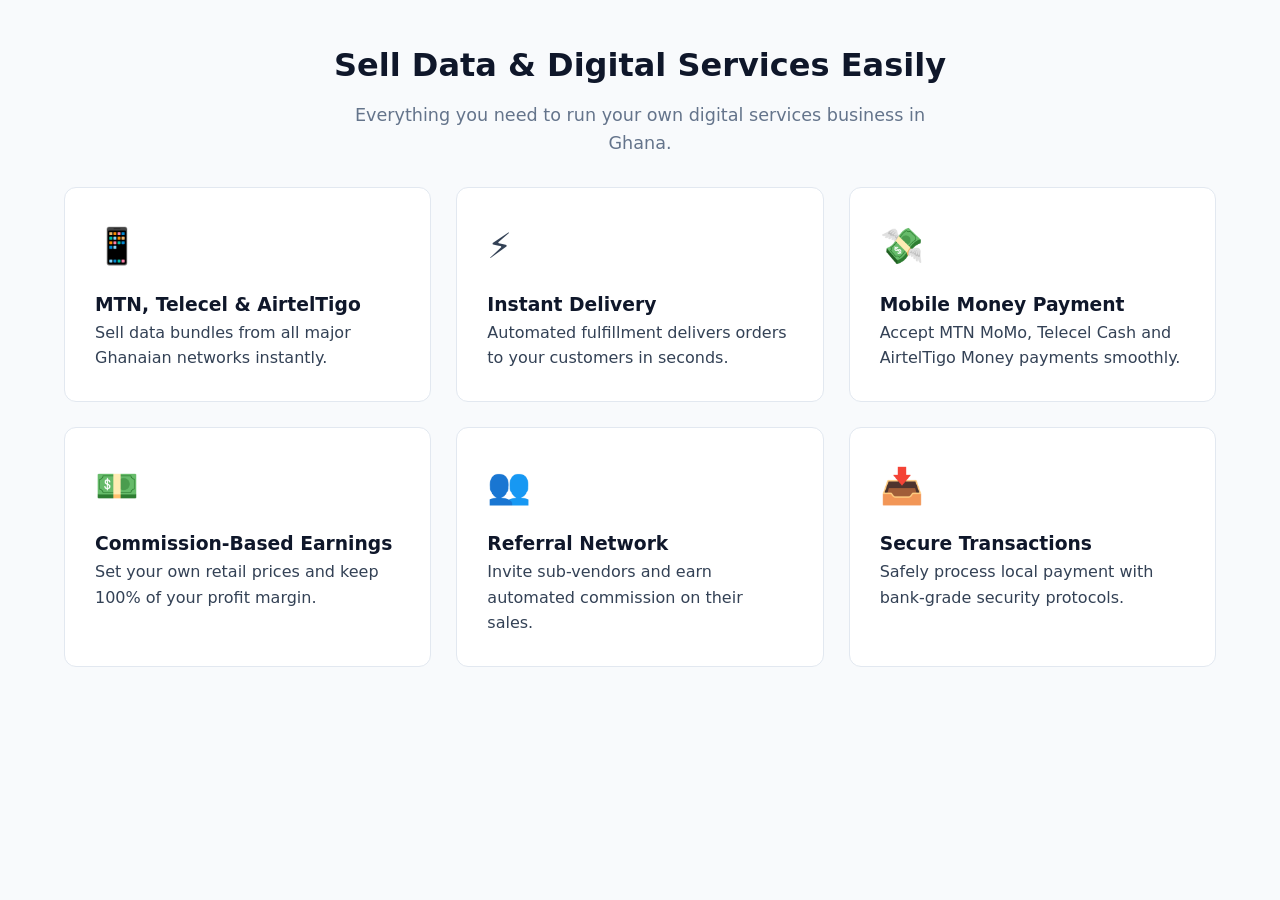
==== features.html @ 289d9740 "first commit" ====
<!DOCTYPE html>
<html lang="en">
<head>
    <meta charset="UTF-8">
    <meta name="viewport" content="width=device-width, initial-scale=1.0">
    <title>DataConnect GH</title>
    <link rel="stylesheet" href="style.css">
</head>
<body>
    <!--DETAILED SERVICES & FEATURES-->
    <section class="features-section container">
        <h2>Sell Data & Digital Services Easily</h2>

        <p class="section-subtitle">
            Everything you need to run your own digital
             services business in Ghana.
        </p>

        <div class="features-grid">
            <article class="feature-card">
                <div class="icon-box" aria-hidden="true">&#128241;</div>
                <h3>MTN, Telecel & AirtelTigo</h3>
                <p>Sell data bundles from all major Ghanaian networks instantly.</p>
            </article>

            <article class="feature-card">
                <div class="icon-box" aria-hidden="true">&#9889;</div>
                <h3>Instant Delivery</h3>
                <p>
                    Automated fulfillment delivers orders to your customers in seconds.
                </p>
            </article>

            <article class="feature-card">
                <div class="icon-box" aria-hidden="true">&#128184;</div>
                <h3>Mobile Money Payment</h3>
                <p>Accept MTN MoMo, Telecel Cash and AirtelTigo Money payments smoothly.</p>
            </article>

            <article class="feature-card">
                <div class="icon-box" aria-hidden="true">&#128181;</div>
                <h3>Commission-Based Earnings</h3>
                <p>Set your own retail prices and keep 100% of your profit margin. </p>
            </article>

            <article class="feature-card">
                <div class="icon-box" aria-hidden="true">&#128101;</div>
                <h3>Referral Network</h3>
                <p>Invite sub-vendors and earn automated commission on their sales.</p>
            </article>

            <article class="feature-card">
                <div class="icon-box" aria-hidden="true">&#128229;</div>
                <h3>Secure Transactions</h3>
                <p>Safely process local payment with bank-grade security protocols.</p>
            </article>
        </div>
    </section>




</body>
</html>
---- style.css ----
/* 1. COLOR PALETTE & DESIGN TOYS (CSS VARIABLES) */
:root {
    --primary-color: #2563eb;    
    --primary-hover: #1d4ed8;      
    --secondary-color: #0f172a;    
    --accent-color: #f59e0b;      
    --bg-light: #f8fafc;           
    --card-bg: #ffffff;            
    --text-main: #334155;     
    --text-muted: #64748b;         
    --border-color: #e2e8f0;       
    --radius: 12px;                
    --transition: all 0.3s ease;   
}

/* 2. GLOBAL RESET & BASE STYLES */
* {
    margin: 0;
    padding: 0;
    box-sizing: border-box;
}

body {
    font-family: system-ui, -apple-system, BlinkMacSystemFont, 'Segoe UI', Roboto, sans-serif;
    line-height: 1.6;
    color: var(--text-main);
    background-color: var(--bg-light);
}

.container {
    width: 90%;
    max-width: 1200px;
    margin: 0 auto;
    padding: 40px 0;
}

/* Universal Heading & Subtitle styles */
h1, h2, h3, h4 {
    color: var(--secondary-color);
    font-weight: 700;
}

h2 {
    font-size: 2rem;
    text-align: center;
    margin-bottom: 10px;
}

.section-subtitle {
    text-align: center;
    color: var(--text-muted);
    font-size: 1.1rem;
    max-width: 600px;
    margin: 0 auto 30px auto;
}

/* Screen reader accessibility class */
.sr-only {
    position: absolute;
    width: 1px;
    height: 1px;
    padding: 0;
    margin: -1px;
    overflow: hidden;
    clip: rect(0, 0, 0, 0);
    border: 0;
}

/* 3. NAVIGATION BAR */
.main-header {
    background-color: #ffffff;
    border-bottom: 1px solid var(--border-color);
    position: sticky;
    top: 0;
    z-index: 100;
}

.nav-bar {
    display: flex;
    justify-content: space-between;
    align-items: center;
    padding: 15px 0;
}

.brand-logo {
    font-size: 1.5rem;
    font-weight: 800;
    color: var(--primary-color);
    text-decoration: none;
}

/* Buttons */
.btn {
    display: inline-block;
    padding: 12px 24px;
    border-radius: var(--radius);
    text-decoration: none;
    font-weight: 600;
    transition: var(--transition);
    text-align: center;
}

.btn-primary {
    background-color: var(--primary-color);
    color: #ffffff;
}

.btn-primary:hover {
    background-color: var(--primary-hover);
    transform: translateY(-2px);
}

.btn-secondary {
    display: inline-block;
    padding: 12px 24px;
    background-color: transparent;
    color: var(--secondary-color);
    border: 2px solid var(--border-color);
    border-radius: var(--radius);
    text-decoration: none;
    font-weight: 600;
    transition: var(--transition);
}

.btn-secondary:hover {
    border-color: var(--secondary-color);
}

/* 4. HERO SECTION */
.hero-section {
    text-align: center;
    padding: 60px 0 40px 0;
}

.badge {
    display: inline-block;
    background-color: #e0e7ff;
    color: var(--primary-color);
    padding: 6px 16px;
    border-radius: 50px;
    font-size: 0.9rem;
    font-weight: 600;
    margin-bottom: 20px;
}

.badge span {
    color: var(--accent-color);
}

.hero-title {
    font-size: 2.8rem;
    line-height: 1.2;
    margin-bottom: 20px;
}

.hero-title .highlight {
    color: var(--primary-color);
}

.hero-description {
    font-size: 1.2rem;
    color: var(--text-muted);
    max-width: 650px;
    margin: 0 auto 30px auto;
}

.hero-buttons {
    display: flex;
    gap: 15px;
    justify-content: center;
    flex-wrap: wrap;
    margin-bottom: 40px;
}

.quick-features {
    display: flex;
    justify-content: center;
    gap: 25px;
    list-style: none;
    flex-wrap: wrap;
}

.quick-features li {
    font-size: 0.95rem;
    color: var(--text-main);
    font-weight: 500;
}

.check-icon {
    color: #10b981;
    margin-right: 5px;
}

/* 5. NETWORK CAROUSEL / SLIDER */
.networks-section {
    background-color: #ffffff;
    padding: 30px 0;
    border-top: 1px solid var(--border-color);
    border-bottom: 1px solid var(--border-color);
}

.network-slider {
    display: flex;
    justify-content: center;
    align-items: center;
    gap: 40px;
    flex-wrap: wrap;
}

.network-card img {
    height: 45px;
    width: auto;
    filter: grayscale(20%);
    transition: var(--transition);
}

.network-card img:hover {
    filter: grayscale(0%);
    transform: scale(1.1);
}

/* 6. GRIDS & CARDS */
.service-grid, 
.features-grid, 
.earning-grid,
.tiers-grid, 
.trust-grid {
    display: grid;
    grid-template-columns: repeat(auto-fit, minmax(280px, 1fr));
    gap: 25px;
    margin-top: 20px;
}

.service-card, .feature-card, .info-box, .tier-card, .trust-card {
    background-color: var(--card-bg);
    padding: 30px;
    border-radius: var(--radius);
    border: 1px solid var(--border-color);
    transition: var(--transition);
}

/* Fixed Hover Effect (-6px transform instead of -50px) */
.service-card:hover, .feature-card:hover, .info-box:hover, .tier-card:hover, .trust-card:hover {
    transform: translateY(-6px);
    box-shadow: 0 10px 25px rgba(0, 0, 0, 0.08);
}

.icon-box, .box-icon, .icon {
    font-size: 2.2rem;
    margin-bottom: 15px;
}

.tier-card h4, .info-box h4, .trust-card h4 {
    font-size: 1.25rem;
    margin-bottom: 10px;
}

.tier-list, .benefits-list {
    list-style: none;
    margin-top: 15px;
}

.tier-list li, .benefits-list li {
    margin-bottom: 8px;
    font-size: 0.95rem;
    color: var(--text-muted);
}

.benefits-list {
    max-width: 500px;
    margin: 0 auto 25px auto;
}

.btn-link {
    display: block;
    text-align: center;
    color: var(--primary-color);
    font-weight: 700;
    text-decoration: none;
    margin-bottom: 30px;
}

/* 7. WHY CHOOSE US & CALL TO ACTION (CTA) */
.reason-grid {
    list-style: none;
    display: grid;
    grid-template-columns: repeat(auto-fit, minmax(220px, 1fr));
    gap: 15px;
    max-width: 800px;
    margin: 30px auto;
}

.reason-grid li {
    background-color: #ffffff;
    padding: 12px 20px;
    border-radius: 8px;
    border: 1px solid var(--border-color);
    font-weight: 500;
}

.cta-box {
    background-color: var(--secondary-color);
    color: #ffffff;
    padding: 50px 30px;
    border-radius: var(--radius);
    text-align: center;
    margin-top: 40px;
}

.cta-box h3 {
    color: #ffffff;
    font-size: 2rem;
    margin-bottom: 10px;
}

.cta-box p {
    color: #94a3b8;
    margin-bottom: 25px;
}

.cta-note {
    display: block;
    margin-top: 15px;
    font-size: 0.85rem;
    color: #94a3b8;
}

/* 8. FOOTER */ 
.main-footer {
    background-color: #ffffff;
    border-top: 1px solid var(--border-color);
    padding-top: 40px;
}

.footer-cta {
    text-align: center;
    margin-bottom: 40px;
}

.footer-divider {
    border: 0;
    height: 1px;
    background-color: var(--border-color);
    margin: 30px 0;
}

.footer-links-wrapper {
    display: flex;
    justify-content: space-between;
    align-items: center;
    flex-wrap: wrap;
    gap: 20px;
}

.footer-nav {
    display: flex;
    gap: 20px;
}

.footer-nav a {
    color: var(--text-muted);
    text-decoration: none;
    transition: var(--transition);
}

.footer-nav a:hover {
    color: var(--primary-color);
}

.copyright {
    text-align: center;
    color: var(--text-muted);
    font-size: 0.85rem;
    margin-top: 30px;
    padding-bottom: 20px;
}

/* 9. RESPONSIVE DESIGN FOR MOBILE & TABLETS */
@media (max-width: 768px) {
    .nav-bar {
        flex-direction: column;
        gap: 15px;
    }

    .nav-links {
        display: flex;
        flex-wrap: wrap;
        justify-content: center;
        gap: 10px;
    }

    .hero-title {
        font-size: 2rem;
    }

    .hero-description {
        font-size: 1rem;
    }

    .footer-links-wrapper {
        flex-direction: column;
        text-align: center;
    }
}
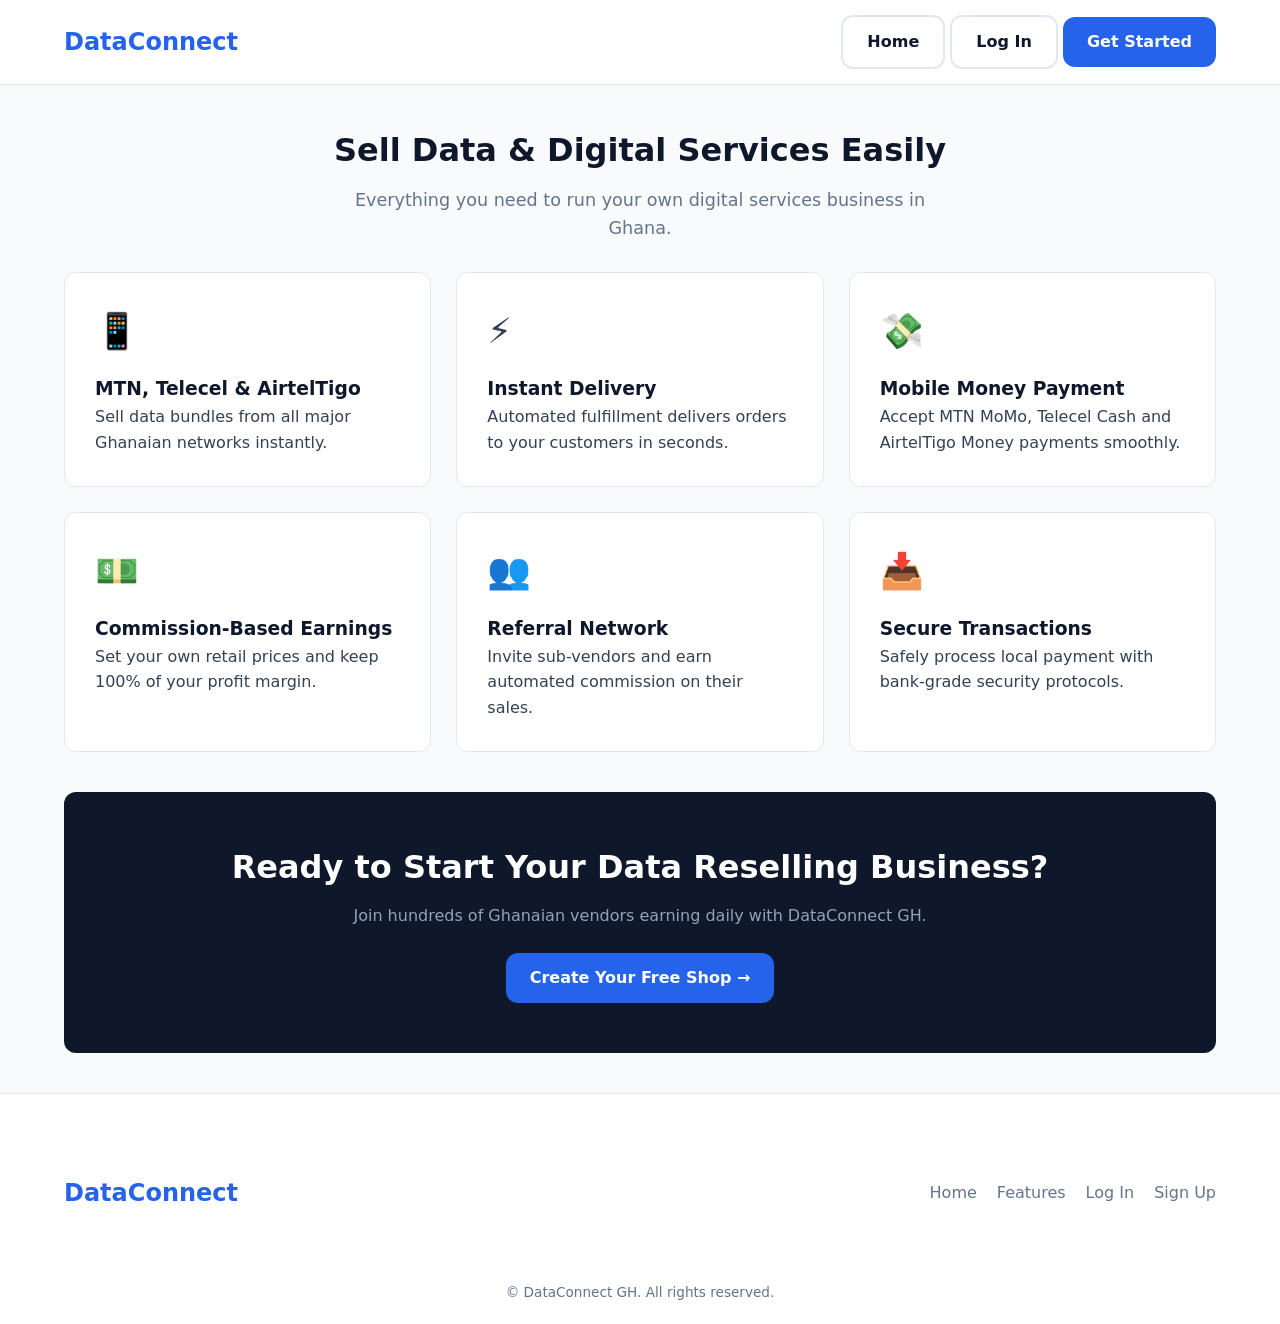
==== commit bb00d71b: "modified:" ====
--- a/features.html
+++ b/features.html
@@ -3,62 +3,94 @@
 <head>
     <meta charset="UTF-8">
     <meta name="viewport" content="width=device-width, initial-scale=1.0">
-    <title>DataConnect GH</title>
+    <meta name="description" content="Explore features of DataConnect GH - Instant data delivery, Mobile Money payments, and vendor commission tools.">
+    <title>Features - DataConnect GH</title>
+    <link rel="icon" type="image/png" href="favicon.png">
     <link rel="stylesheet" href="style.css">
 </head>
 <body>
-    <!--DETAILED SERVICES & FEATURES-->
-    <section class="features-section container">
-        <h2>Sell Data & Digital Services Easily</h2>
 
-        <p class="section-subtitle">
-            Everything you need to run your own digital
-             services business in Ghana.
-        </p>
+    <!-- MAIN HEADER NAVIGATION -->
+    <header class="main-header">
+        <nav class="nav-bar container">
+            <a href="index.html" class="brand-logo">DataConnect</a>
+            <div class="nav-links">
+                <a href="index.html" class="btn btn-secondary">Home</a>
+                <a href="login.html" class="btn btn-secondary">Log In</a>
+                <a href="signup.html" class="btn btn-primary">Get Started</a>
+            </div>
+        </nav>
+    </header>
 
-        <div class="features-grid">
-            <article class="feature-card">
-                <div class="icon-box" aria-hidden="true">&#128241;</div>
-                <h3>MTN, Telecel & AirtelTigo</h3>
-                <p>Sell data bundles from all major Ghanaian networks instantly.</p>
-            </article>
+    <!-- DETAILED SERVICES & FEATURES -->
+    <main>
+        <section class="features-section container">
+            <h2>Sell Data & Digital Services Easily</h2>
 
-            <article class="feature-card">
-                <div class="icon-box" aria-hidden="true">&#9889;</div>
-                <h3>Instant Delivery</h3>
-                <p>
-                    Automated fulfillment delivers orders to your customers in seconds.
-                </p>
-            </article>
+            <p class="section-subtitle">
+                Everything you need to run your own digital services business in Ghana.
+            </p>
 
-            <article class="feature-card">
-                <div class="icon-box" aria-hidden="true">&#128184;</div>
-                <h3>Mobile Money Payment</h3>
-                <p>Accept MTN MoMo, Telecel Cash and AirtelTigo Money payments smoothly.</p>
-            </article>
+            <div class="features-grid">
+                <article class="feature-card">
+                    <div class="icon-box" aria-hidden="true">&#128241;</div>
+                    <h3>MTN, Telecel & AirtelTigo</h3>
+                    <p>Sell data bundles from all major Ghanaian networks instantly.</p>
+                </article>
 
-            <article class="feature-card">
-                <div class="icon-box" aria-hidden="true">&#128181;</div>
-                <h3>Commission-Based Earnings</h3>
-                <p>Set your own retail prices and keep 100% of your profit margin. </p>
-            </article>
+                <article class="feature-card">
+                    <div class="icon-box" aria-hidden="true">&#9889;</div>
+                    <h3>Instant Delivery</h3>
+                    <p>Automated fulfillment delivers orders to your customers in seconds.</p>
+                </article>
 
-            <article class="feature-card">
-                <div class="icon-box" aria-hidden="true">&#128101;</div>
-                <h3>Referral Network</h3>
-                <p>Invite sub-vendors and earn automated commission on their sales.</p>
-            </article>
+                <article class="feature-card">
+                    <div class="icon-box" aria-hidden="true">&#128184;</div>
+                    <h3>Mobile Money Payment</h3>
+                    <p>Accept MTN MoMo, Telecel Cash and AirtelTigo Money payments smoothly.</p>
+                </article>
 
-            <article class="feature-card">
-                <div class="icon-box" aria-hidden="true">&#128229;</div>
-                <h3>Secure Transactions</h3>
-                <p>Safely process local payment with bank-grade security protocols.</p>
-            </article>
+                <article class="feature-card">
+                    <div class="icon-box" aria-hidden="true">&#128181;</div>
+                    <h3>Commission-Based Earnings</h3>
+                    <p>Set your own retail prices and keep 100% of your profit margin.</p>
+                </article>
+
+                <article class="feature-card">
+                    <div class="icon-box" aria-hidden="true">&#128101;</div>
+                    <h3>Referral Network</h3>
+                    <p>Invite sub-vendors and earn automated commission on their sales.</p>
+                </article>
+
+                <article class="feature-card">
+                    <div class="icon-box" aria-hidden="true">&#128229;</div>
+                    <h3>Secure Transactions</h3>
+                    <p>Safely process local payment with bank-grade security protocols.</p>
+                </article>
+            </div>
+
+            <!-- CTA SECTION -->
+            <div class="cta-box">
+                <h3>Ready to Start Your Data Reselling Business?</h3>
+                <p>Join hundreds of Ghanaian vendors earning daily with DataConnect GH.</p>
+                <a href="signup.html" class="btn btn-primary">Create Your Free Shop &rarr;</a>
+            </div>
+        </section>
+    </main>
+
+    <!-- MAIN FOOTER -->
+    <footer class="main-footer">
+        <div class="container footer-links-wrapper">
+            <a href="index.html" class="brand-logo">DataConnect</a>
+            <nav class="footer-nav">
+                <a href="index.html">Home</a>
+                <a href="features.html">Features</a>
+                <a href="login.html">Log In</a>
+                <a href="signup.html">Sign Up</a>
+            </nav>
         </div>
-    </section>
-
-
-
+        <p class="copyright">&copy; DataConnect GH. All rights reserved.</p>
+    </footer>
 
 </body>
-</html> +</html>
